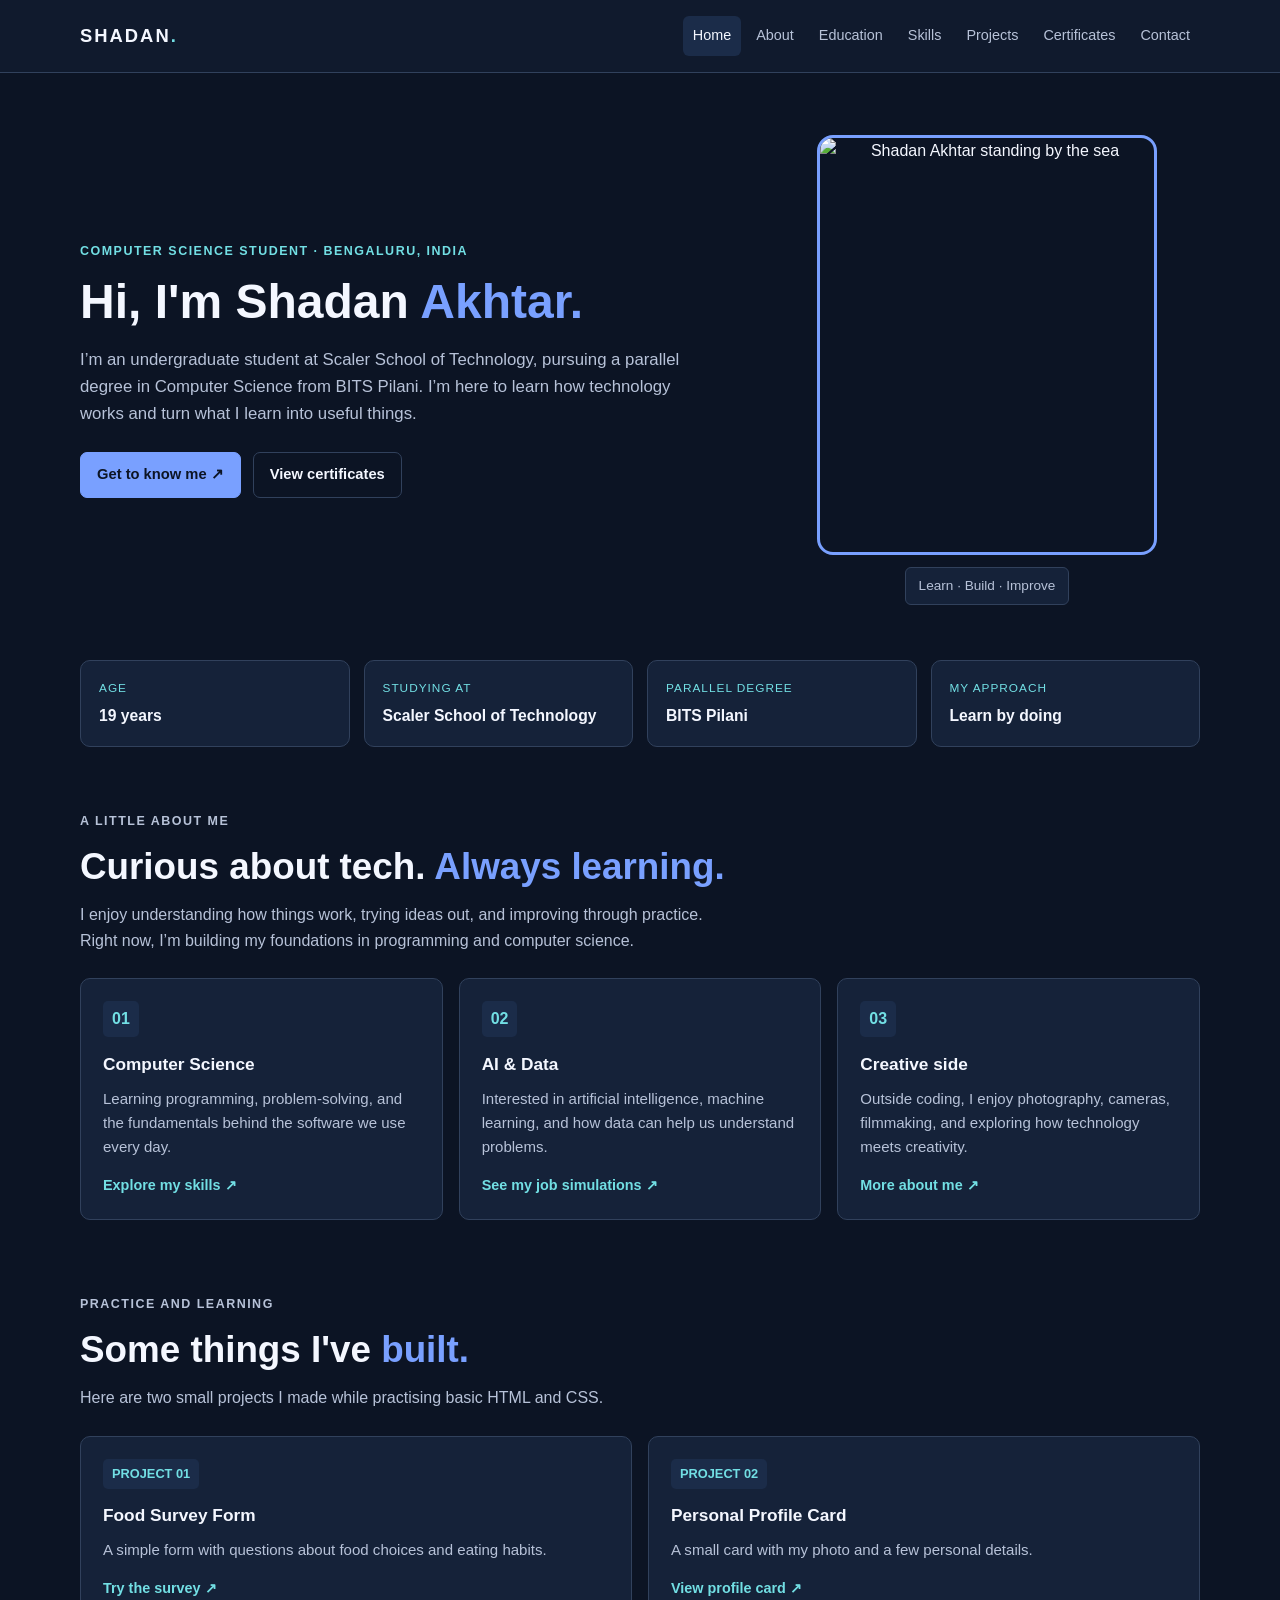
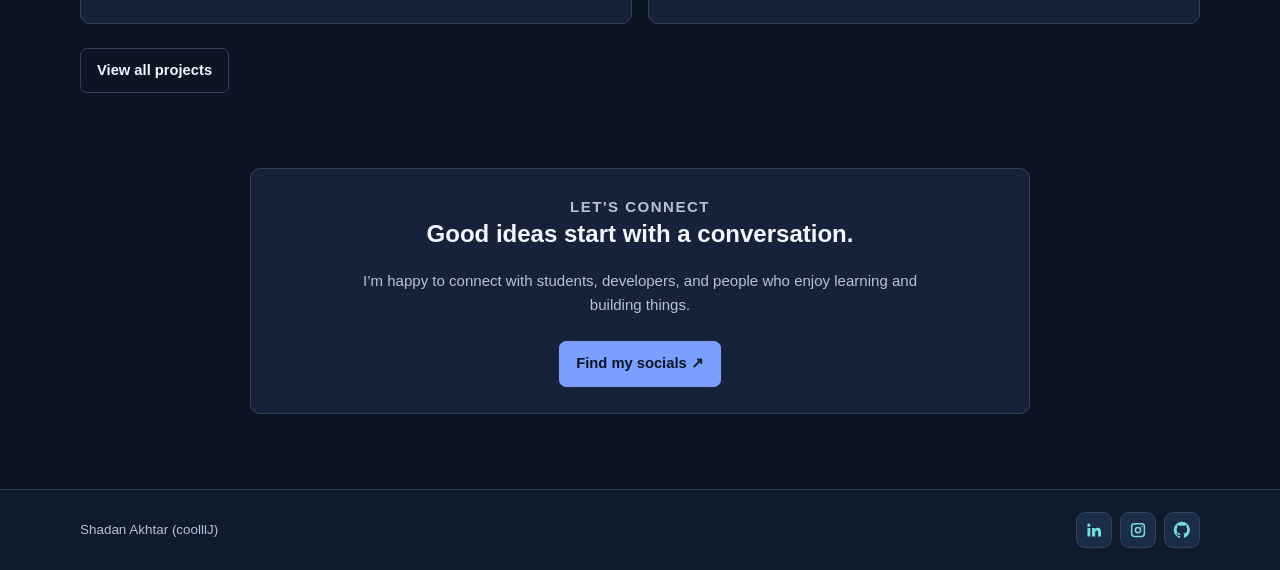
==== index.html @ 349d05a4 "Add files via upload" ====
<!DOCTYPE html>
<html lang="en">
<head>
    <meta charset="UTF-8">
    <meta name="viewport" content="width=device-width, initial-scale=1.0">
    <meta name="description" content="The personal portfolio of Shadan Akhtar, a Computer Science student at Scaler School of Technology and BITS Pilani.">
    <title>Shadan Akhtar | Portfolio</title>
    <link rel="stylesheet" href="style.css">
</head>
<body>
    <header class="site-header">
        <div class="container navbar">
            <a class="brand" href="index.html">SHADAN<span>.</span></a>
            <nav class="nav-links" aria-label="Main navigation">
                <a class="active" href="index.html">Home</a>
                <a href="about.html">About</a>
                <a href="education.html">Education</a>
                <a href="skills.html">Skills</a>
                <a href="projects.html">Projects</a>
                <a href="certificates.html">Certificates</a>
                <a href="contact.html">Contact</a>
            </nav>
        </div>
    </header>

    <main>
        <section class="container hero">
            <div class="hero-copy">
                <p class="eyebrow">Computer Science Student · Bengaluru, India</p>
                <h1>Hi, I'm Shadan <span>Akhtar.</span></h1>
                <p>I’m an undergraduate student at Scaler School of Technology, pursuing a parallel degree in Computer Science from BITS Pilani. I’m here to learn how technology works and turn what I learn into useful things.</p>
                <div class="button-row">
                    <a class="button" href="about.html">Get to know me <span aria-hidden="true">↗</span></a>
                    <a class="button secondary" href="certificates.html">View certificates</a>
                </div>
            </div>
            <div class="hero-photo-wrap">
                <img class="hero-photo" src="assets/shadan.jpg" alt="Shadan Akhtar standing by the sea">
                <div class="photo-note">Learn · Build · Improve</div>
            </div>
        </section>

        <section class="container quick-facts" aria-label="Quick facts">
            <div class="fact-card">
                <span class="fact-label">Age</span>
                <strong>19 years</strong>
            </div>
            <div class="fact-card">
                <span class="fact-label">Studying at</span>
                <strong>Scaler School of Technology</strong>
            </div>
            <div class="fact-card">
                <span class="fact-label">Parallel degree</span>
                <strong>BITS Pilani</strong>
            </div>
            <div class="fact-card">
                <span class="fact-label">My approach</span>
                <strong>Learn by doing</strong>
            </div>
        </section>

        <section class="container section">
            <div class="section-heading">
                <p class="eyebrow">A little about me</p>
                <h2>Curious about tech. <span class="gradient-text">Always learning.</span></h2>
                <p>I enjoy understanding how things work, trying ideas out, and improving through practice. Right now, I’m building my foundations in programming and computer science.</p>
            </div>
            <div class="card-grid">
                <article class="card">
                    <span class="card-mark">01</span>
                    <h3>Computer Science</h3>
                    <p>Learning programming, problem-solving, and the fundamentals behind the software we use every day.</p>
                    <a class="text-link" href="skills.html">Explore my skills ↗</a>
                </article>
                <article class="card">
                    <span class="card-mark">02</span>
                    <h3>AI & Data</h3>
                    <p>Interested in artificial intelligence, machine learning, and how data can help us understand problems.</p>
                    <a class="text-link" href="certificates.html">See my job simulations ↗</a>
                </article>
                <article class="card">
                    <span class="card-mark">03</span>
                    <h3>Creative side</h3>
                    <p>Outside coding, I enjoy photography, cameras, filmmaking, and exploring how technology meets creativity.</p>
                    <a class="text-link" href="about.html">More about me ↗</a>
                </article>
            </div>
        </section>


        <section class="container section">
            <div class="section-heading">
                <p class="eyebrow">Practice and learning</p>
                <h2>Some things I've <span class="gradient-text">built.</span></h2>
                <p>Here are two small projects I made while practising basic HTML and CSS.</p>
            </div>
            <div class="project-grid">
                <article class="project-card">
                    <span class="project-number">PROJECT 01</span>
                    <h3>Food Survey Form</h3>
                    <p>A simple form with questions about food choices and eating habits.</p>
                    <a class="text-link" href="projects/food-survey.html">Try the survey ↗</a>
                </article>
                <article class="project-card">
                    <span class="project-number">PROJECT 02</span>
                    <h3>Personal Profile Card</h3>
                    <p>A small card with my photo and a few personal details.</p>
                    <a class="text-link" href="projects/profile-card.html">View profile card ↗</a>
                </article>
            </div>
            <div class="button-row">
                <a class="button secondary" href="projects.html">View all projects</a>
            </div>
        </section>

        <section class="container section">
            <div class="card contact-panel">
                <p class="eyebrow">Let's connect</p>
                <h2>Good ideas start with a conversation.</h2>
                <p>I’m happy to connect with students, developers, and people who enjoy learning and building things.</p>
                <div class="button-row centered-buttons">
                    <a class="button" href="contact.html">Find my socials ↗</a>
                </div>
            </div>
        </section>
    </main>

    <footer class="site-footer">
        <div class="container footer-inner">
            <p class="footer-copy">Shadan Akhtar (coolllJ) </p>
            <div class="footer-social">
                <a href="https://www.linkedin.com/in/shadan-akhtar-0b844024a" target="_blank" rel="noopener noreferrer" aria-label="LinkedIn">
                    <span class="social-icon"><svg viewBox="0 0 24 24" aria-hidden="true"><path d="M5.2 3.4A2.2 2.2 0 1 1 5.2 7.8a2.2 2.2 0 0 1 0-4.4ZM3.3 9.4h3.8v11.3H3.3V9.4Zm6.1 0H13v1.5h.1c.5-.9 1.7-1.9 3.6-1.9 3.9 0 4.6 2.5 4.6 5.8v5.9h-3.8v-5.2c0-1.2 0-2.8-1.8-2.8s-2.1 1.3-2.1 2.7v5.3H9.4V9.4Z"/></svg></span>
                </a>
                <a href="https://www.instagram.com/shadan_akhtar_/" target="_blank" rel="noopener noreferrer" aria-label="Instagram">
                    <span class="social-icon"><svg viewBox="0 0 24 24" aria-hidden="true"><path d="M7.2 2.5h9.6a4.7 4.7 0 0 1 4.7 4.7v9.6a4.7 4.7 0 0 1-4.7 4.7H7.2a4.7 4.7 0 0 1-4.7-4.7V7.2a4.7 4.7 0 0 1 4.7-4.7Zm0 2a2.7 2.7 0 0 0-2.7 2.7v9.6a2.7 2.7 0 0 0 2.7 2.7h9.6a2.7 2.7 0 0 0 2.7-2.7V7.2a2.7 2.7 0 0 0-2.7-2.7H7.2Zm4.8 3a4.5 4.5 0 1 1 0 9 4.5 4.5 0 0 1 0-9Zm0 2a2.5 2.5 0 1 0 0 5 2.5 2.5 0 0 0 0-5Zm5-3.3a1.1 1.1 0 1 1 0 2.2 1.1 1.1 0 0 1 0-2.2Z"/></svg></span>
                </a>
                <a href="https://github.com/ShadanAkhtar" target="_blank" rel="noopener noreferrer" aria-label="GitHub">
                    <span class="social-icon"><svg viewBox="0 0 24 24" aria-hidden="true"><path d="M12 .9a11.1 11.1 0 0 0-3.5 21.6c.6.1.8-.3.8-.6v-2.1c-3.1.7-3.8-1.3-3.8-1.3-.5-1.3-1.3-1.7-1.3-1.7-1-.7.1-.7.1-.7 1.1.1 1.7 1.2 1.7 1.2 1 1.7 2.6 1.2 3.3.9.1-.7.4-1.2.7-1.5-2.5-.3-5.1-1.2-5.1-5.5 0-1.2.4-2.1 1.2-2.9-.1-.3-.5-1.5.1-2.9 0 0 1-.3 3 1.1a10.4 10.4 0 0 1 5.5 0c2-1.4 3-1.1 3-1.1.6 1.4.2 2.6.1 2.9.8.8 1.2 1.7 1.2 2.9 0 4.3-2.6 5.2-5.1 5.5.4.3.8 1 .8 2v3c0 .3.2.7.8.6A11.1 11.1 0 0 0 12 .9Z"/></svg></span>
                </a>
            </div>
        </div>
    </footer>
</body>
</html>
---- style.css ----
/* Main styles for Shadan's portfolio */

:root {
    --background: #0c1424;
    --panel: #152239;
    --panel-light: #1b2c49;
    --text: #f4f7ff;
    --muted: #b7c2d8;
    --blue: #79a0ff;
    --cyan: #72dfe4;
    --border: #31415c;
}

* {
    box-sizing: border-box;
}

body {
    margin: 0;
    font-family: Arial, Helvetica, sans-serif;
    background: var(--background);
    color: var(--text);
    line-height: 1.6;
}

a {
    color: inherit;
    text-decoration: none;
}

img {
    max-width: 100%;
}

.container {
    width: 90%;
    max-width: 1120px;
    margin: 0 auto;
}

.site-header {
    position: sticky;
    top: 0;
    z-index: 5;
    background: #101a2d;
    border-bottom: 1px solid var(--border);
}

.navbar {
    min-height: 72px;
    display: flex;
    align-items: center;
    justify-content: space-between;
    gap: 22px;
}

.brand {
    font-size: 1.15rem;
    font-weight: bold;
    letter-spacing: 2px;
    white-space: nowrap;
}

.brand span {
    color: var(--cyan);
}

.nav-links {
    display: flex;
    align-items: center;
    justify-content: flex-end;
    flex-wrap: wrap;
    gap: 5px;
}

.nav-links a {
    padding: 8px 10px;
    border-radius: 6px;
    color: var(--muted);
    font-size: 0.9rem;
    transition: color 0.2s, background 0.2s;
}

.nav-links a:hover,
.nav-links a.active {
    color: var(--text);
    background: var(--panel-light);
}

main {
    min-height: calc(100vh - 150px);
}

h1, h2, h3, p {
    margin-top: 0;
}

h1 {
    margin-bottom: 18px;
    font-size: 3rem;
    line-height: 1.15;
}

h1 span,
.gradient-text {
    color: var(--blue);
}

h2 {
    line-height: 1.25;
}

.eyebrow {
    margin-bottom: 12px;
    color: var(--cyan);
    font-size: 0.78rem;
    font-weight: bold;
    letter-spacing: 1.5px;
    text-transform: uppercase;
}

.hero {
    padding: 62px 0 55px;
    display: grid;
    grid-template-columns: 1.2fr 0.8fr;
    align-items: center;
    gap: 55px;
}

.hero-copy > p:not(.eyebrow) {
    max-width: 620px;
    color: var(--muted);
    font-size: 1.05rem;
}

.button-row {
    display: flex;
    flex-wrap: wrap;
    gap: 12px;
    margin-top: 24px;
}

.centered-buttons {
    justify-content: center;
}

.button {
    display: inline-block;
    padding: 10px 16px;
    border: 1px solid var(--blue);
    border-radius: 7px;
    background: var(--blue);
    color: #0c1424;
    font-size: 0.92rem;
    font-weight: bold;
    transition: background 0.2s, border-color 0.2s;
}

.button:hover {
    background: #9bb7ff;
    border-color: #9bb7ff;
}

.button.secondary {
    background: transparent;
    color: var(--text);
    border-color: var(--border);
}

.button.secondary:hover {
    background: var(--panel-light);
}

.hero-photo-wrap {
    width: 100%;
    max-width: 340px;
    margin: 0 auto;
    text-align: center;
}

.hero-photo {
    display: block;
    width: 100%;
    height: 420px;
    object-fit: cover;
    object-position: center 30%;
    border: 3px solid var(--blue);
    border-radius: 16px;
}

.photo-note {
    display: inline-block;
    margin-top: 12px;
    padding: 7px 13px;
    border: 1px solid var(--border);
    border-radius: 6px;
    background: var(--panel);
    color: var(--muted);
    font-size: 0.85rem;
}

.quick-facts {
    display: grid;
    grid-template-columns: repeat(4, 1fr);
    gap: 14px;
    padding-bottom: 45px;
}

.fact-card,
.card,
.timeline-card,
.certificate-card,
.social-card,
.project-card {
    border: 1px solid var(--border);
    border-radius: 10px;
    background: var(--panel);
}

.fact-card {
    padding: 18px;
}

.fact-card:hover,
.card:hover,
.timeline-card:hover,
.certificate-card:hover,
.social-card:hover,
.project-card:hover {
    border-color: var(--blue);
}

.fact-label {
    display: block;
    margin-bottom: 5px;
    color: var(--cyan);
    font-size: 0.74rem;
    letter-spacing: 1px;
    text-transform: uppercase;
}

.fact-card strong {
    font-size: 0.98rem;
}

.section {
    padding: 20px 0 55px;
}

.section-heading {
    max-width: 650px;
    margin-bottom: 25px;
}

.section-heading h2,
.page-heading h1 {
    margin-bottom: 12px;
    font-size: 2.3rem;
}

.section-heading p,
.page-heading > p:not(.eyebrow) {
    color: var(--muted);
}

.card-grid,
.skill-grid {
    display: grid;
    grid-template-columns: repeat(3, 1fr);
    gap: 16px;
}

.card {
    padding: 22px;
    transition: border-color 0.2s;
}

.card-mark {
    display: inline-block;
    margin-bottom: 14px;
    padding: 5px 9px;
    border-radius: 5px;
    background: var(--panel-light);
    color: var(--cyan);
    font-weight: bold;
}

.card h3,
.timeline-card h3,
.certificate-card h3,
.social-card h3,
.project-card h3 {
    margin-bottom: 8px;
    font-size: 1.08rem;
}

.card p,
.timeline-card p,
.certificate-card p,
.social-card p,
.project-card p {
    margin-bottom: 0;
    color: var(--muted);
    font-size: 0.94rem;
}

.text-link {
    display: inline-block;
    margin-top: 15px;
    color: var(--cyan);
    font-size: 0.9rem;
    font-weight: bold;
}

.text-link:hover {
    text-decoration: underline;
}

.page-heading {
    max-width: 760px;
    margin: 0 auto;
    padding: 55px 0 25px;
    text-align: center;
}

.content-section {
    padding: 0 0 55px;
}

.about-layout {
    display: grid;
    grid-template-columns: 1.15fr 0.85fr;
    gap: 20px;
}

.about-copy {
    padding: 25px;
}

.about-copy p {
    color: var(--muted);
}

.about-copy p:last-child {
    margin-bottom: 0;
}

.interest-list {
    display: grid;
    gap: 12px;
}

.interest-item {
    padding: 17px 20px;
    border: 1px solid var(--border);
    border-radius: 9px;
    background: var(--panel);
}

.interest-item strong,
.interest-item span {
    display: block;
}

.interest-item strong {
    margin-bottom: 4px;
}

.interest-item span {
    color: var(--muted);
    font-size: 0.92rem;
}

.timeline {
    display: grid;
    gap: 14px;
    max-width: 850px;
    margin: 0 auto;
}

.timeline-card {
    display: grid;
    grid-template-columns: 75px 1fr;
    gap: 18px;
    padding: 22px;
}

.timeline-year {
    padding: 8px 4px;
    border-radius: 7px;
    background: var(--panel-light);
    color: var(--cyan);
    font-size: 0.82rem;
    font-weight: bold;
    text-align: center;
}

.timeline-card .date {
    margin-bottom: 8px;
    color: var(--cyan);
    font-size: 0.82rem;
}

.timeline-card ul,
.card ul {
    padding-left: 19px;
    color: var(--muted);
}

.timeline-card li,
.card li {
    margin-bottom: 5px;
}

.skill-tags {
    display: flex;
    flex-wrap: wrap;
    gap: 7px;
    margin-top: 15px;
}

.skill-tags span,
.small-tag {
    display: inline-block;
    padding: 5px 9px;
    border: 1px solid var(--border);
    border-radius: 5px;
    background: var(--panel-light);
    color: #e0eaff;
    font-size: 0.8rem;
}

.note-card {
    margin-top: 20px;
    padding: 18px 20px;
    border-left: 3px solid var(--cyan);
    border-radius: 0 8px 8px 0;
    background: var(--panel);
    color: var(--muted);
}

.certificate-grid,
.social-grid,
.project-grid {
    display: grid;
    grid-template-columns: repeat(2, 1fr);
    gap: 16px;
}

.certificate-card {
    display: flex;
    flex-direction: column;
    align-items: flex-start;
    padding: 22px;
}

.certificate-card .provider {
    margin-bottom: 10px;
    color: var(--cyan);
    font-size: 0.76rem;
    font-weight: bold;
    letter-spacing: 1px;
    text-transform: uppercase;
}

.certificate-card .text-link {
    margin-top: auto;
    padding-top: 15px;
}

.social-card {
    display: flex;
    align-items: center;
    gap: 15px;
    padding: 20px;
    transition: border-color 0.2s;
}

.social-icon {
    flex: 0 0 45px;
    width: 45px;
    height: 45px;
    padding: 10px;
    border: 1px solid var(--border);
    border-radius: 9px;
    background: var(--panel-light);
    color: var(--cyan);
    transition: color 0.2s, background 0.2s;
}

.social-card:hover .social-icon,
.footer-social a:hover .social-icon {
    background: var(--blue);
    color: #0c1424;
}

.social-icon svg {
    display: block;
    width: 100%;
    height: 100%;
    fill: currentColor;
}

.social-card h3 {
    margin-bottom: 3px;
}

.social-card p {
    font-size: 0.83rem;
    overflow-wrap: anywhere;
}

.contact-panel {
    max-width: 780px;
    margin: 0 auto 20px;
    padding: 26px;
    text-align: center;
}

.contact-panel p {
    max-width: 570px;
    margin: 0 auto;
    color: var(--muted);
}

.project-card {
    padding: 22px;
}

.project-number {
    display: inline-block;
    margin-bottom: 13px;
    padding: 5px 9px;
    border-radius: 5px;
    background: var(--panel-light);
    color: var(--cyan);
    font-size: 0.8rem;
    font-weight: bold;
}

.site-footer {
    border-top: 1px solid var(--border);
    background: #101a2d;
}

.footer-inner {
    display: flex;
    align-items: center;
    justify-content: space-between;
    gap: 20px;
    padding: 22px 0;
}

.footer-copy {
    margin: 0;
    color: var(--muted);
    font-size: 0.84rem;
}

.footer-social {
    display: flex;
    gap: 8px;
}

.footer-social a {
    display: inline-flex;
    align-items: center;
    justify-content: center;
}

.footer-social .social-icon {
    width: 36px;
    height: 36px;
    flex-basis: 36px;
    padding: 8px;
}

@media (max-width: 950px) {
    .navbar {
        padding: 13px 0;
        align-items: flex-start;
        flex-direction: column;
        gap: 8px;
    }

    .nav-links {
        justify-content: flex-start;
    }

    .hero {
        gap: 30px;
    }

    .quick-facts {
        grid-template-columns: repeat(2, 1fr);
    }

    .card-grid,
    .skill-grid {
        grid-template-columns: repeat(2, 1fr);
    }
}

@media (max-width: 650px) {
    h1 {
        font-size: 2.3rem;
    }

    .hero {
        grid-template-columns: 1fr;
        padding-top: 42px;
    }

    .hero-copy {
        text-align: center;
    }

    .hero-copy > p:not(.eyebrow) {
        margin-left: auto;
        margin-right: auto;
    }

    .button-row {
        justify-content: center;
    }

    .hero-photo-wrap {
        max-width: 290px;
    }

    .hero-photo {
        height: 360px;
    }

    .quick-facts,
    .card-grid,
    .skill-grid,
    .certificate-grid,
    .social-grid,
    .project-grid,
    .about-layout {
        grid-template-columns: 1fr;
    }

    .page-heading {
        padding-top: 42px;
    }

    .section-heading h2,
    .page-heading h1 {
        font-size: 2rem;
    }

    .timeline-card {
        grid-template-columns: 1fr;
        gap: 10px;
    }

    .timeline-year {
        width: fit-content;
        padding: 6px 11px;
    }

    .footer-inner {
        align-items: flex-start;
        flex-direction: column;
    }
}
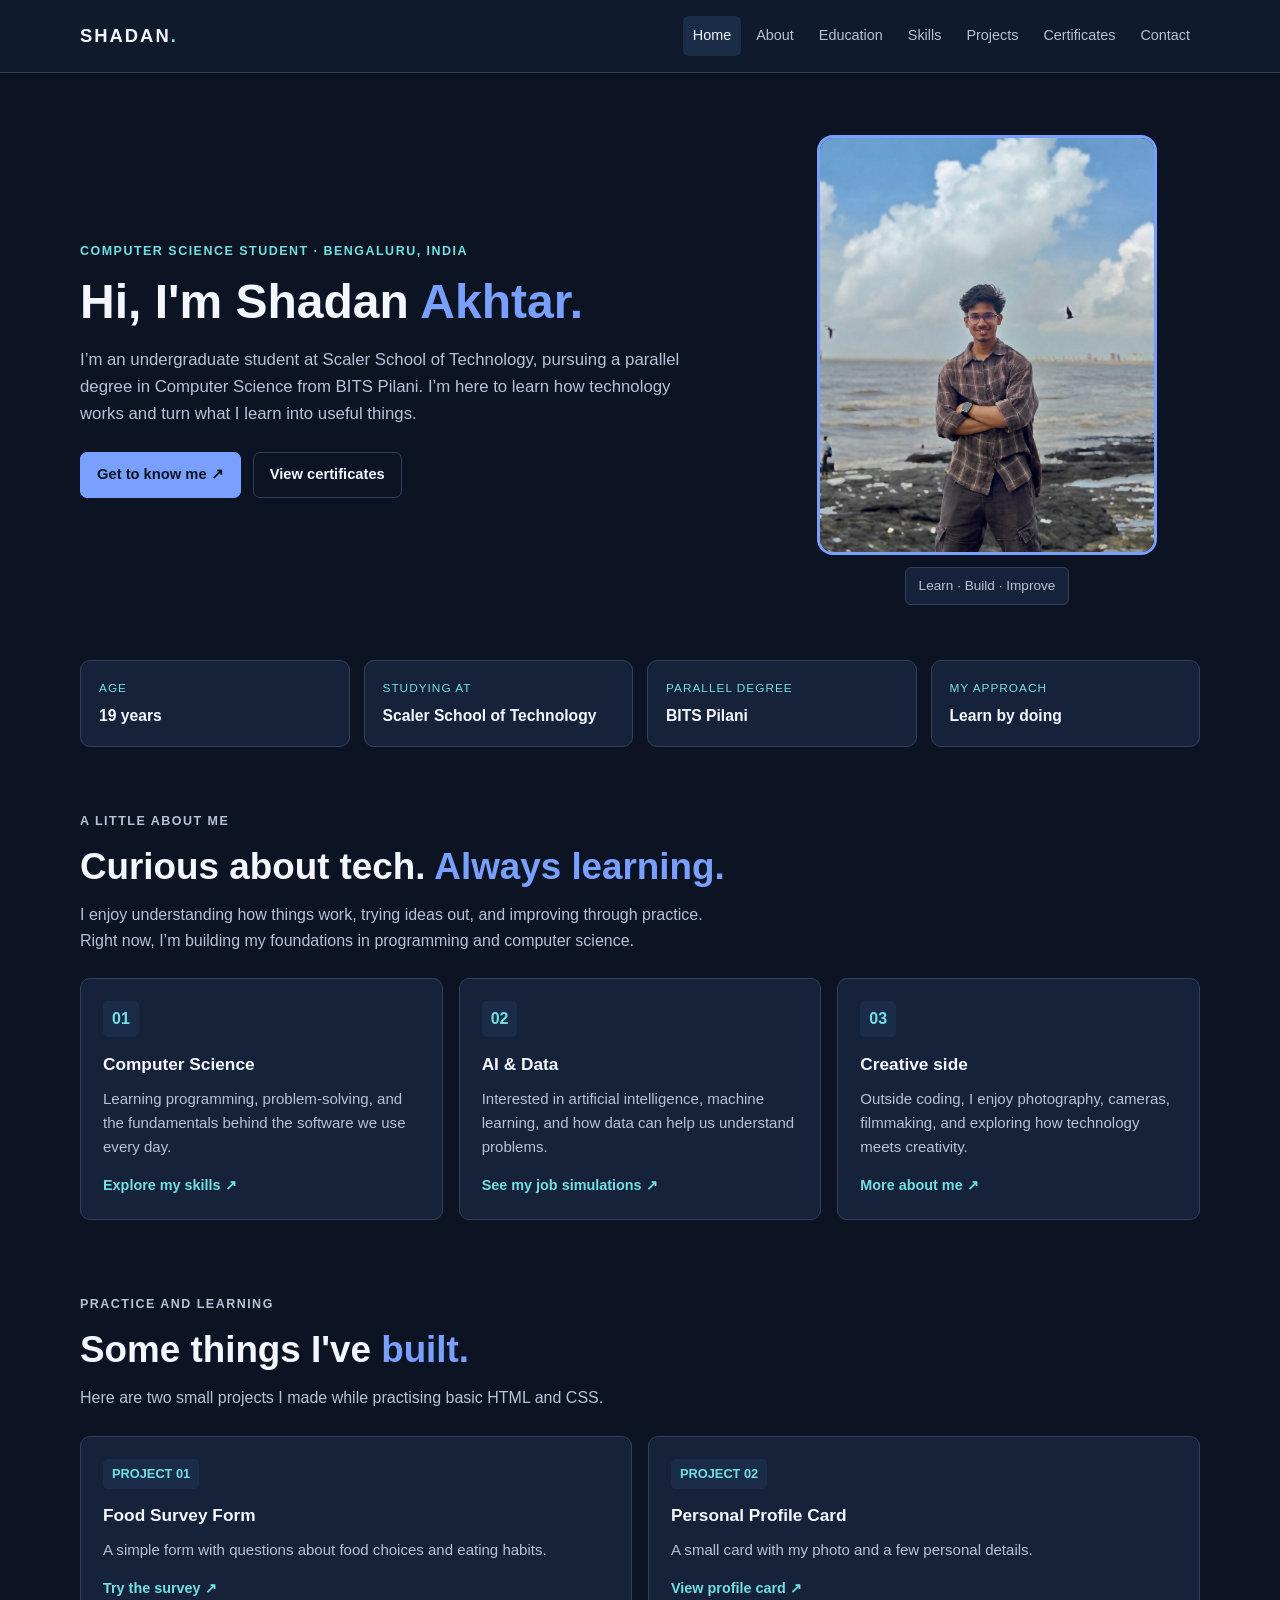
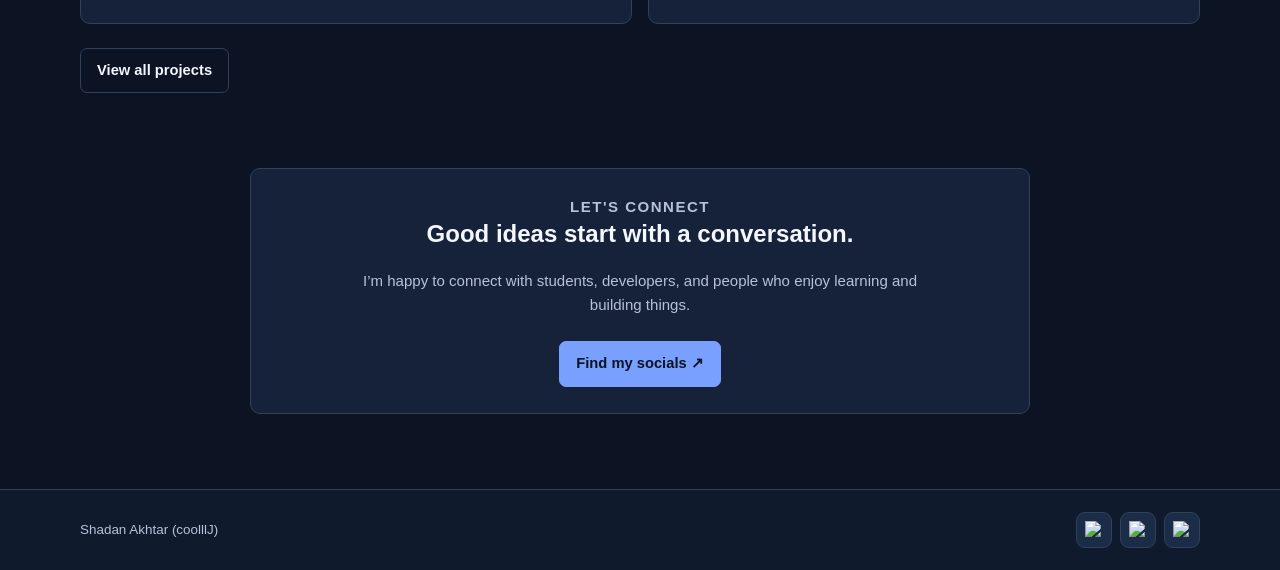
==== commit 12c20ba4: "Update social media links and IDs in index.html" ====
--- a/index.html
+++ b/index.html
@@ -27,7 +27,7 @@
         <section class="container hero">
             <div class="hero-copy">
                 <p class="eyebrow">Computer Science Student · Bengaluru, India</p>
-                <h1>Hi, I'm Shadan <span>Akhtar.</span></h1>
+                <h1 id="myname">Hi, I'm Shadan <span>Akhtar.</span></h1>
                 <p>I’m an undergraduate student at Scaler School of Technology, pursuing a parallel degree in Computer Science from BITS Pilani. I’m here to learn how technology works and turn what I learn into useful things.</p>
                 <div class="button-row">
                     <a class="button" href="about.html">Get to know me <span aria-hidden="true">↗</span></a>
@@ -129,14 +129,14 @@
         <div class="container footer-inner">
             <p class="footer-copy">Shadan Akhtar (coolllJ) </p>
             <div class="footer-social">
-                <a href="https://www.linkedin.com/in/shadan-akhtar-0b844024a" target="_blank" rel="noopener noreferrer" aria-label="LinkedIn">
-                    <span class="social-icon"><svg viewBox="0 0 24 24" aria-hidden="true"><path d="M5.2 3.4A2.2 2.2 0 1 1 5.2 7.8a2.2 2.2 0 0 1 0-4.4ZM3.3 9.4h3.8v11.3H3.3V9.4Zm6.1 0H13v1.5h.1c.5-.9 1.7-1.9 3.6-1.9 3.9 0 4.6 2.5 4.6 5.8v5.9h-3.8v-5.2c0-1.2 0-2.8-1.8-2.8s-2.1 1.3-2.1 2.7v5.3H9.4V9.4Z"/></svg></span>
+                <a href="https://www.linkedin.com/in/shadan-akhtar-0b844024a" aria-label="LinkedIn">
+                    <img class="social-icon" src="https://logodix.com/logo/558756.png" alt="LinkedIn logo">
                 </a>
-                <a href="https://www.instagram.com/shadan_akhtar_/" target="_blank" rel="noopener noreferrer" aria-label="Instagram">
-                    <span class="social-icon"><svg viewBox="0 0 24 24" aria-hidden="true"><path d="M7.2 2.5h9.6a4.7 4.7 0 0 1 4.7 4.7v9.6a4.7 4.7 0 0 1-4.7 4.7H7.2a4.7 4.7 0 0 1-4.7-4.7V7.2a4.7 4.7 0 0 1 4.7-4.7Zm0 2a2.7 2.7 0 0 0-2.7 2.7v9.6a2.7 2.7 0 0 0 2.7 2.7h9.6a2.7 2.7 0 0 0 2.7-2.7V7.2a2.7 2.7 0 0 0-2.7-2.7H7.2Zm4.8 3a4.5 4.5 0 1 1 0 9 4.5 4.5 0 0 1 0-9Zm0 2a2.5 2.5 0 1 0 0 5 2.5 2.5 0 0 0 0-5Zm5-3.3a1.1 1.1 0 1 1 0 2.2 1.1 1.1 0 0 1 0-2.2Z"/></svg></span>
+                <a href="https://www.instagram.com/shadan_akhtar_/" aria-label="Instagram">
+                    <img class="social-icon" src="https://www.pngmart.com/files/23/Instagram-Logo-Black-And-White-PNG-Pic.png" alt="Instagram logo">
                 </a>
-                <a href="https://github.com/ShadanAkhtar" target="_blank" rel="noopener noreferrer" aria-label="GitHub">
-                    <span class="social-icon"><svg viewBox="0 0 24 24" aria-hidden="true"><path d="M12 .9a11.1 11.1 0 0 0-3.5 21.6c.6.1.8-.3.8-.6v-2.1c-3.1.7-3.8-1.3-3.8-1.3-.5-1.3-1.3-1.7-1.3-1.7-1-.7.1-.7.1-.7 1.1.1 1.7 1.2 1.7 1.2 1 1.7 2.6 1.2 3.3.9.1-.7.4-1.2.7-1.5-2.5-.3-5.1-1.2-5.1-5.5 0-1.2.4-2.1 1.2-2.9-.1-.3-.5-1.5.1-2.9 0 0 1-.3 3 1.1a10.4 10.4 0 0 1 5.5 0c2-1.4 3-1.1 3-1.1.6 1.4.2 2.6.1 2.9.8.8 1.2 1.7 1.2 2.9 0 4.3-2.6 5.2-5.1 5.5.4.3.8 1 .8 2v3c0 .3.2.7.8.6A11.1 11.1 0 0 0 12 .9Z"/></svg></span>
+                <a href="https://github.com/ShadanAkhtar" aria-label="GitHub">
+                    <img class="social-icon" src="https://pngimg.com/uploads/github/github_PNG40.png" alt="GitHub logo">
                 </a>
             </div>
         </div>
